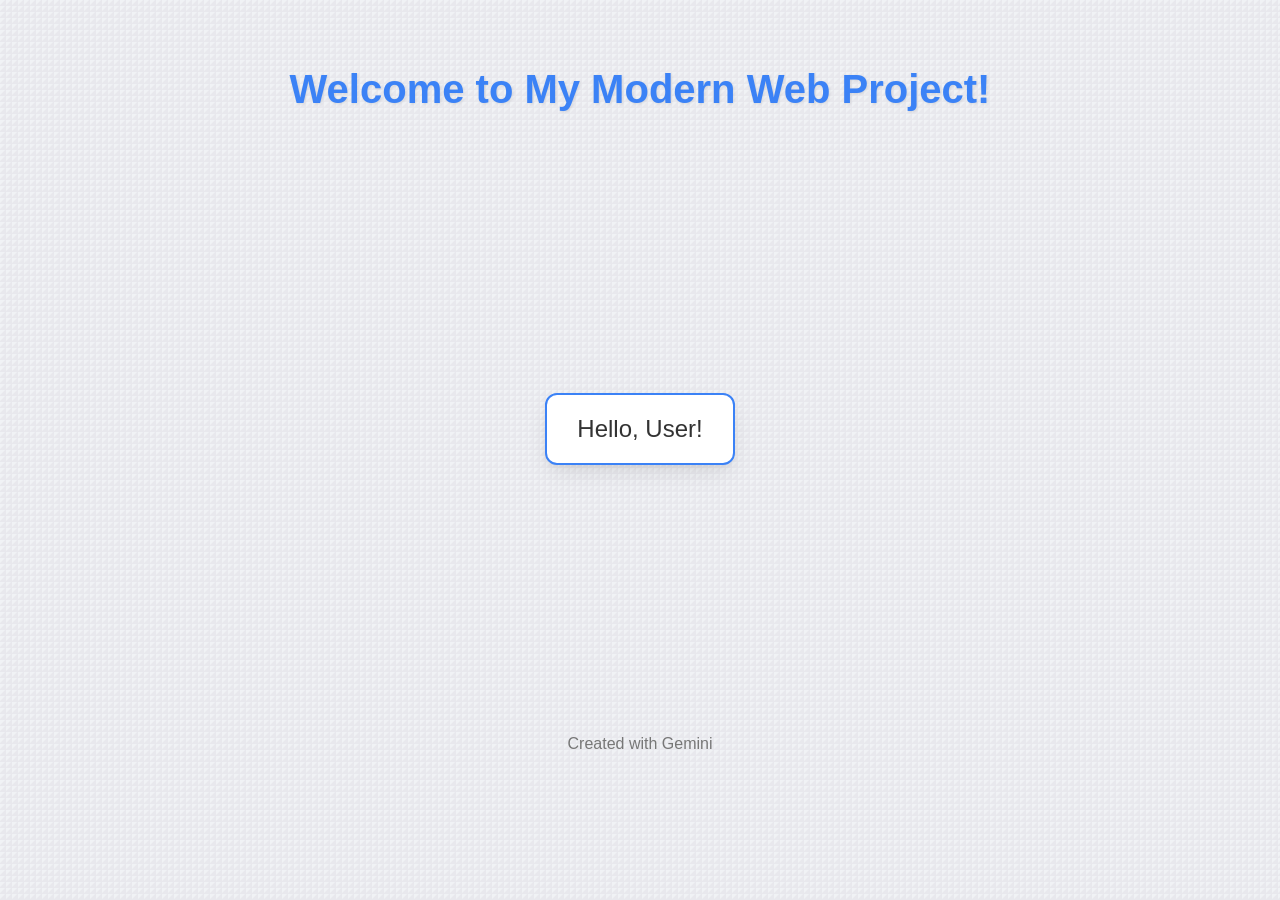
==== index.html @ c203d1cb "Initial commit" ====
<!DOCTYPE html>
<html lang="en">
<head>
    <meta charset="UTF-8">
    <meta name="viewport" content="width=device-width, initial-scale=1.0">
    <title>Modern Web Project</title>
    <link rel="stylesheet" href="style.css">
</head>
<body>
    <header>
        <h1>Welcome to My Modern Web Project!</h1>
    </header>
    <main>
        <simple-greeting name="User"></simple-greeting>
    </main>
    <footer>
        <p>Created with Gemini</p>
    </footer>
    <script src="main.js"></script>
</body>
</html>
---- style.css ----
:root {
    --primary-color: #3b82f6;
    --secondary-color: #10b981;
    --background-color: #f0f2f5;
    --text-color: #333;
    --font-family: 'Segoe UI', Tahoma, Geneva, Verdana, sans-serif;
}

body {
    font-family: var(--font-family);
    background-color: var(--background-color);
    color: var(--text-color);
    margin: 0;
    padding: 20px;
    background-image: url('data:image/svg+xml,%3Csvg width="6" height="6" viewBox="0 0 6 6" xmlns="http://www.w3.org/2000/svg"%3E%3Cg fill="%239C92AC" fill-opacity="0.1"%3E%3Cpath d="M5 0h1L0 6V5zM6 5v1H0L6 0z"/%3E%3C/g%3E%3C/svg%3E');
}

header, footer {
    text-align: center;
    padding: 20px 0;
}

h1 {
    color: var(--primary-color);
    font-size: 2.5rem;
    text-shadow: 1px 1px 3px rgba(0,0,0,0.1);
}

main {
    display: flex;
    justify-content: center;
    align-items: center;
    min-height: 60vh;
}

footer {
    color: #777;
}
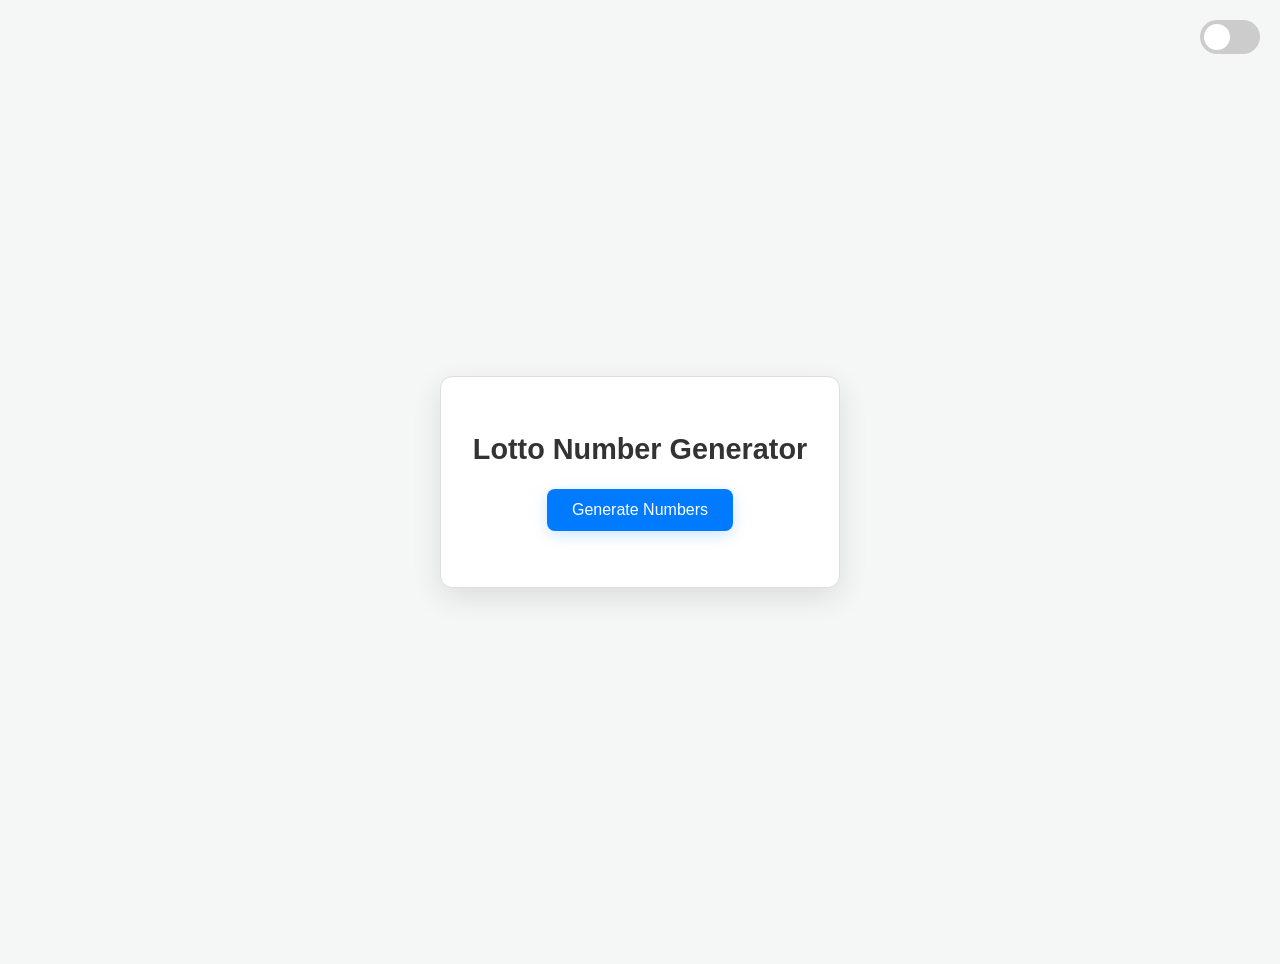
==== commit 422f62ed: "feat: Add dark/light mode toggle" ====
--- a/index.html
+++ b/index.html
@@ -3,19 +3,24 @@
 <head>
     <meta charset="UTF-8">
     <meta name="viewport" content="width=device-width, initial-scale=1.0">
-    <title>Modern Web Project</title>
+    <title>Lotto Number Generator</title>
     <link rel="stylesheet" href="style.css">
+    <script src="main.js" defer></script>
 </head>
 <body>
-    <header>
-        <h1>Welcome to My Modern Web Project!</h1>
-    </header>
-    <main>
-        <simple-greeting name="User"></simple-greeting>
-    </main>
-    <footer>
-        <p>Created with Gemini</p>
-    </footer>
-    <script src="main.js"></script>
+    <div class="theme-switch-wrapper">
+        <label class="theme-switch" for="checkbox">
+            <input type="checkbox" id="checkbox" />
+            <div class="slider round"></div>
+        </label>
+    </div>
+    <lotto-generator></lotto-generator>
+
+    <script>
+        const themeSwitch = document.querySelector('#checkbox');
+        themeSwitch.addEventListener('change', () => {
+            document.body.classList.toggle('dark-mode');
+        });
+    </script>
 </body>
 </html>
--- a/style.css
+++ b/style.css
@@ -1,38 +1,100 @@
 :root {
-    --primary-color: #3b82f6;
-    --secondary-color: #10b981;
-    --background-color: #f0f2f5;
+    --background-color: #f4f7f6;
     --text-color: #333;
-    --font-family: 'Segoe UI', Tahoma, Geneva, Verdana, sans-serif;
+    --card-background-color: #fff;
+    --card-border-color: #ddd;
+    --card-shadow-color: rgba(0, 0, 0, 0.1);
+    --button-bg-color: #007bff;
+    --button-hover-bg-color: #0056b3;
+    --button-shadow-color: rgba(0, 123, 255, 0.2);
+    --button-hover-shadow-color: rgba(0, 123, 255, 0.3);
+
+    --num-color-1: #f9c92a;
+    --num-color-2: #3498db;
+    --num-color-3: #e74c3c;
+    --num-color-4: #9b59b6;
+    --num-color-5: #2ecc71;
+}
+
+body.dark-mode {
+    --background-color: #2c3e50;
+    --text-color: #ecf0f1;
+    --card-background-color: #34495e;
+    --card-border-color: #566573;
+    --card-shadow-color: rgba(0, 0, 0, 0.4);
+    --button-bg-color: #3498db;
+    --button-hover-bg-color: #2980b9;
+    --button-shadow-color: rgba(52, 152, 219, 0.2);
+    --button-hover-shadow-color: rgba(52, 152, 219, 0.3);
 }
 
 body {
-    font-family: var(--font-family);
+    font-family: -apple-system, BlinkMacSystemFont, "Segoe UI", Roboto, Helvetica, Arial, sans-serif;
+    margin: 0;
+    padding: 2rem;
     background-color: var(--background-color);
     color: var(--text-color);
-    margin: 0;
-    padding: 20px;
-    background-image: url('data:image/svg+xml,%3Csvg width="6" height="6" viewBox="0 0 6 6" xmlns="http://www.w3.org/2000/svg"%3E%3Cg fill="%239C92AC" fill-opacity="0.1"%3E%3Cpath d="M5 0h1L0 6V5zM6 5v1H0L6 0z"/%3E%3C/g%3E%3C/svg%3E');
+    display: flex;
+    flex-direction: column;
+    justify-content: center;
+    align-items: center;
+    min-height: 100vh;
+    transition: background-color 0.3s, color 0.3s;
 }
 
-header, footer {
-    text-align: center;
-    padding: 20px 0;
+.theme-switch-wrapper {
+    position: absolute;
+    top: 20px;
+    right: 20px;
+    display: flex;
+    align-items: center;
 }
 
-h1 {
-    color: var(--primary-color);
-    font-size: 2.5rem;
-    text-shadow: 1px 1px 3px rgba(0,0,0,0.1);
+.theme-switch {
+    display: inline-block;
+    height: 34px;
+    position: relative;
+    width: 60px;
 }
 
-main {
-    display: flex;
-    justify-content: center;
-    align-items: center;
-    min-height: 60vh;
+.theme-switch input {
+    display: none;
 }
 
-footer {
-    color: #777;
+.slider {
+    background-color: #ccc;
+    bottom: 0;
+    cursor: pointer;
+    left: 0;
+    position: absolute;
+    right: 0;
+    top: 0;
+    transition: .4s;
 }
+
+.slider:before {
+    background-color: #fff;
+    bottom: 4px;
+    content: "";
+    height: 26px;
+    left: 4px;
+    position: absolute;
+    transition: .4s;
+    width: 26px;
+}
+
+input:checked + .slider {
+    background-color: var(--button-bg-color);
+}
+
+input:checked + .slider:before {
+    transform: translateX(26px);
+}
+
+.slider.round {
+    border-radius: 34px;
+}
+
+.slider.round:before {
+    border-radius: 50%;
+}
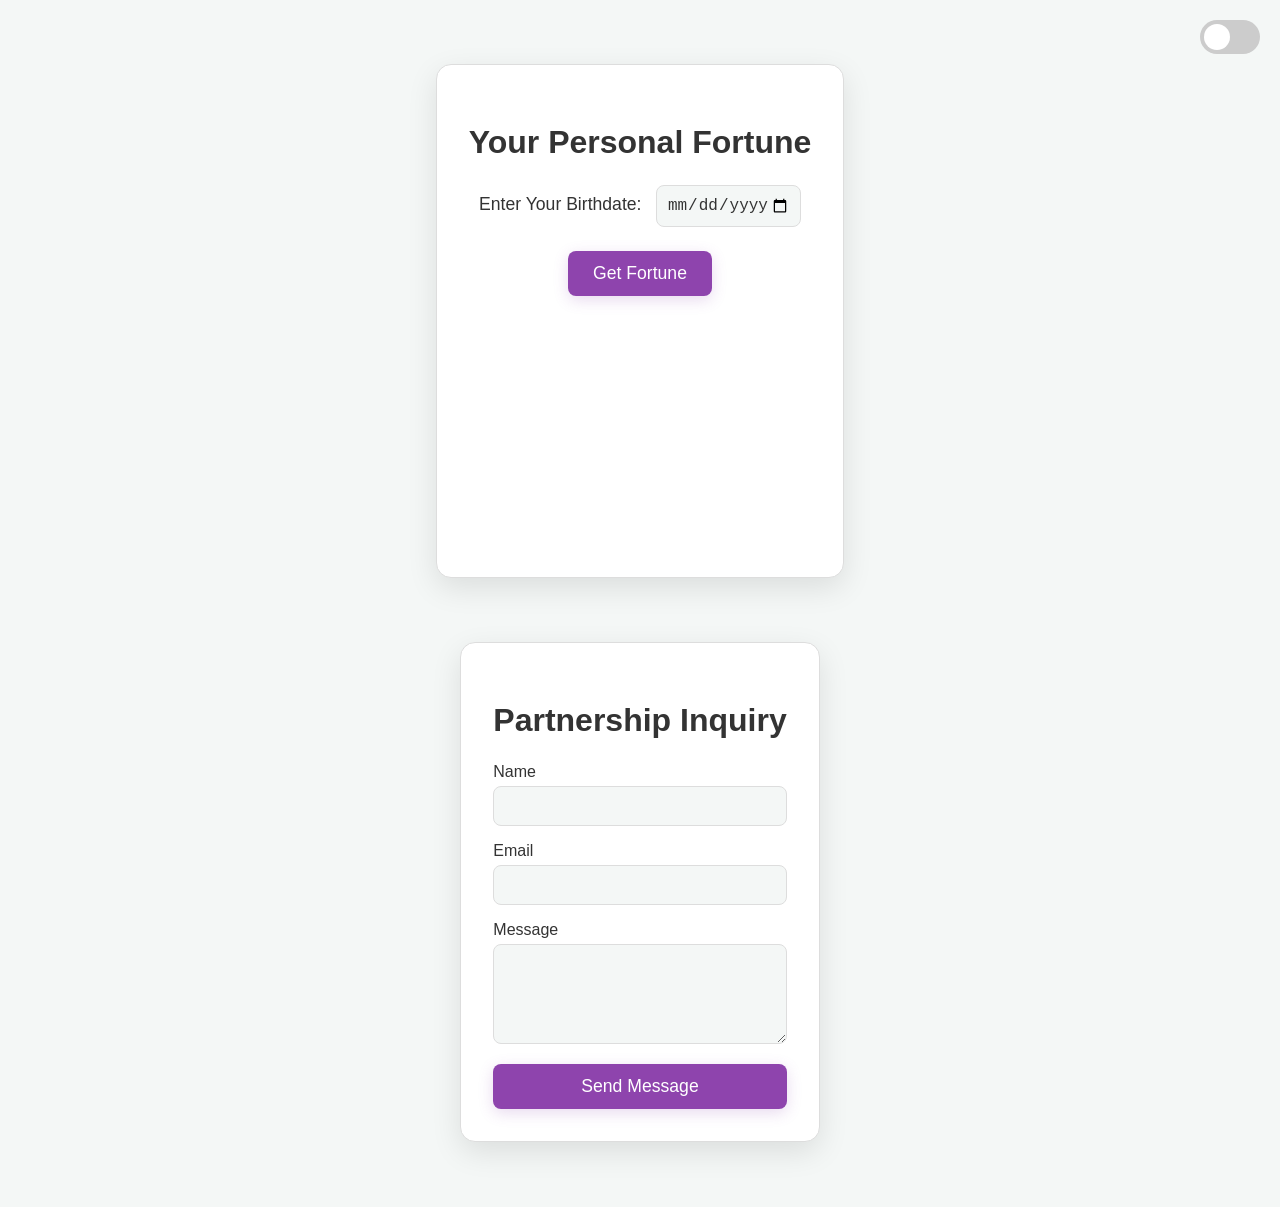
==== commit ee561af0: "feat: Add partnership inquiry form and prepare for deployment" ====
--- a/index.html
+++ b/index.html
@@ -3,7 +3,7 @@
 <head>
     <meta charset="UTF-8">
     <meta name="viewport" content="width=device-width, initial-scale=1.0">
-    <title>Lotto Number Generator</title>
+    <title>Fortune Teller</title>
     <link rel="stylesheet" href="style.css">
     <script src="main.js" defer></script>
 </head>
@@ -14,7 +14,8 @@
             <div class="slider round"></div>
         </label>
     </div>
-    <lotto-generator></lotto-generator>
+    <fortune-teller></fortune-teller>
+    <contact-form></contact-form>
 
     <script>
         const themeSwitch = document.querySelector('#checkbox');
--- a/style.css
+++ b/style.css
@@ -4,16 +4,10 @@
     --card-background-color: #fff;
     --card-border-color: #ddd;
     --card-shadow-color: rgba(0, 0, 0, 0.1);
-    --button-bg-color: #007bff;
-    --button-hover-bg-color: #0056b3;
-    --button-shadow-color: rgba(0, 123, 255, 0.2);
-    --button-hover-shadow-color: rgba(0, 123, 255, 0.3);
-
-    --num-color-1: #f9c92a;
-    --num-color-2: #3498db;
-    --num-color-3: #e74c3c;
-    --num-color-4: #9b59b6;
-    --num-color-5: #2ecc71;
+    --button-bg-color: #8e44ad; /* Mystical Purple */
+    --button-hover-bg-color: #9b59b6;
+    --button-shadow-color: rgba(142, 68, 173, 0.2);
+    --button-hover-shadow-color: rgba(142, 68, 173, 0.3);
 }
 
 body.dark-mode {
@@ -22,10 +16,10 @@
     --card-background-color: #34495e;
     --card-border-color: #566573;
     --card-shadow-color: rgba(0, 0, 0, 0.4);
-    --button-bg-color: #3498db;
-    --button-hover-bg-color: #2980b9;
-    --button-shadow-color: rgba(52, 152, 219, 0.2);
-    --button-hover-shadow-color: rgba(52, 152, 219, 0.3);
+    --button-bg-color: #9b59b6;
+    --button-hover-bg-color: #8e44ad;
+    --button-shadow-color: rgba(155, 89, 182, 0.2);
+    --button-hover-shadow-color: rgba(155, 89, 182, 0.3);
 }
 
 body {
@@ -58,7 +52,7 @@
 }
 
 .theme-switch input {
-    display: none;
+    display:none;
 }
 
 .slider {
